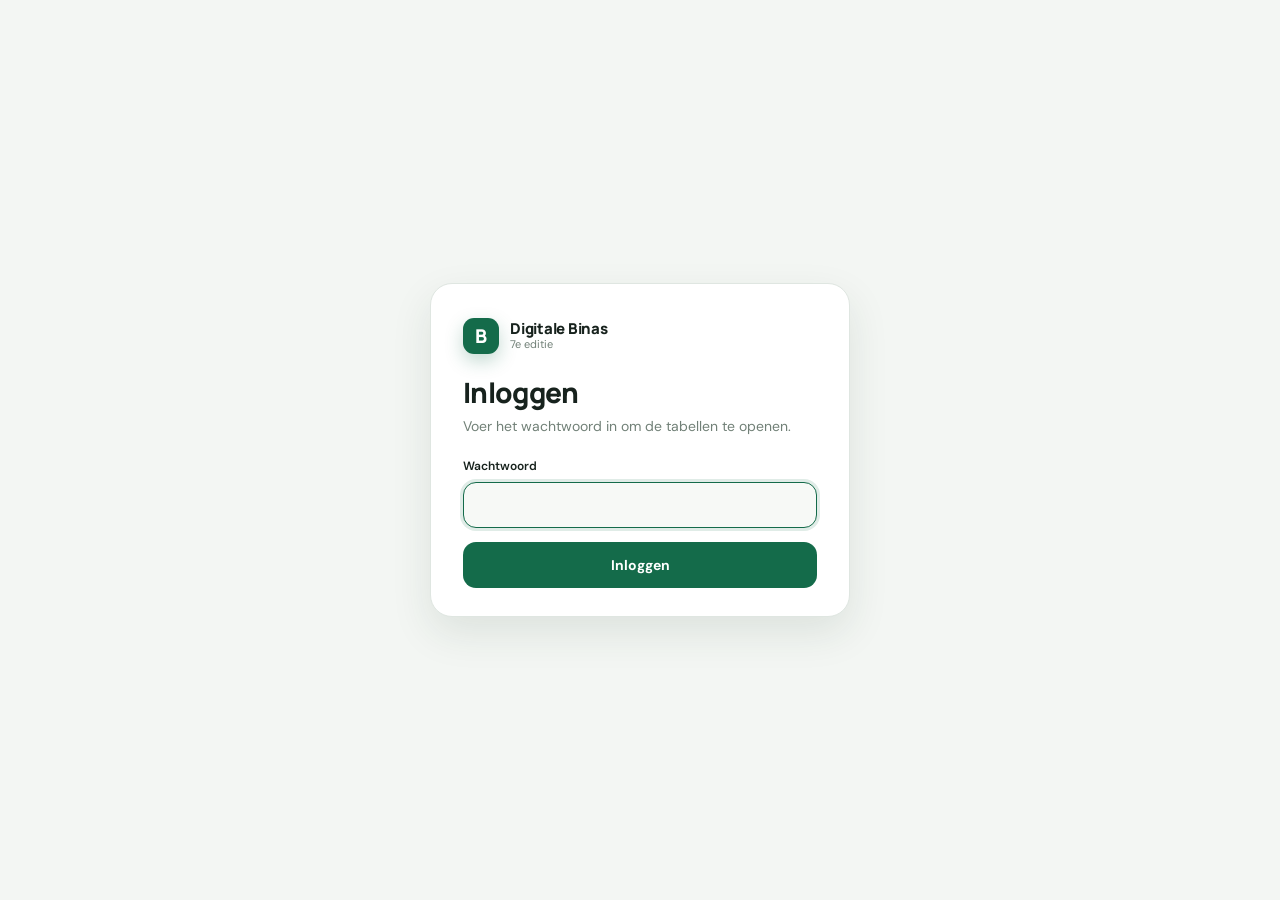
==== login.html @ 925eb30e "initial commit" ====
<!doctype html>
<html lang="nl" data-theme="light">
<head>
  <meta charset="utf-8">
  <meta name="viewport" content="width=device-width,initial-scale=1">
  <meta name="description" content="Inloggen op Digitale Binas">
  <title>Inloggen — Digitale Binas</title>
  <link rel="icon" href="favicon.svg" type="image/svg+xml">
  <style>
    @import url('https://fonts.googleapis.com/css2?family=DM+Sans:wght@400;500;600;700&family=Manrope:wght@600;700;800&display=swap');
    :root {
      --bg: #f3f6f3;
      --surface: #fff;
      --surface-2: #f7f9f6;
      --ink: #17221d;
      --muted: #718077;
      --line: #dfe6e1;
      --accent: #146b4a;
      --accent-soft: #e2f1e9;
      --shadow: 0 16px 40px rgba(27, 56, 42, .1);
      --danger: #b42318;
    }
    [data-theme="dark"] {
      --bg: #101713;
      --surface: #18211c;
      --surface-2: #1d2821;
      --ink: #edf5f0;
      --muted: #9aaba1;
      --line: #2b3931;
      --accent: #66c69b;
      --accent-soft: #213c30;
      --shadow: 0 16px 40px rgba(0, 0, 0, .32);
      --danger: #ff8d80;
    }
    * { box-sizing: border-box; }
    html, body { height: 100%; }
    body {
      margin: 0;
      background: var(--bg);
      color: var(--ink);
      font: 14px/1.45 "DM Sans", sans-serif;
      display: grid;
      place-items: center;
      padding: 24px;
    }
    .card {
      width: min(420px, 100%);
      background: var(--surface);
      border: 1px solid var(--line);
      border-radius: 22px;
      box-shadow: var(--shadow);
      padding: 34px 32px 28px;
    }
    .brand { display: flex; align-items: center; gap: 11px; margin-bottom: 22px; }
    .brand-mark {
      width: 36px; height: 36px; display: grid; place-items: center;
      border-radius: 11px; color: #fff; background: var(--accent);
      font: 800 19px Manrope, sans-serif;
      box-shadow: 0 7px 18px color-mix(in srgb, var(--accent) 25%, transparent);
    }
    .brand strong { display: block; font: 800 15px Manrope, sans-serif; letter-spacing: -.25px; }
    .brand small { display: block; color: var(--muted); font-size: 11px; margin-top: -2px; }
    h1 { font: 800 28px/1.15 Manrope, sans-serif; letter-spacing: -.7px; margin: 0 0 8px; }
    .lede { color: var(--muted); margin: 0 0 22px; }
    label { display: block; font-weight: 600; font-size: 12px; margin-bottom: 7px; }
    input {
      width: 100%; height: 46px; border: 1px solid var(--line); border-radius: 13px;
      background: var(--surface-2); color: var(--ink); padding: 0 14px; outline: 0; font: inherit;
    }
    input:focus {
      border-color: var(--accent);
      box-shadow: 0 0 0 3px color-mix(in srgb, var(--accent) 13%, transparent);
    }
    button {
      width: 100%; min-height: 46px; margin-top: 14px; border: 0; border-radius: 13px;
      background: var(--accent); color: #fff; font: 700 14px "DM Sans", sans-serif;
      cursor: pointer;
    }
    button:hover { filter: brightness(1.05); }
    button:disabled { opacity: .7; cursor: wait; }
    .error {
      min-height: 20px; margin: 12px 0 0; color: var(--danger); font-size: 13px;
    }
    .error:empty { display: none; }
  </style>
</head>
<body>
  <main class="card">
    <div class="brand">
      <span class="brand-mark">B</span>
      <span><strong>Digitale Binas</strong><small>7e editie</small></span>
    </div>
    <h1>Inloggen</h1>
    <p class="lede">Voer het wachtwoord in om de tabellen te openen.</p>
    <form id="loginForm">
      <label for="password">Wachtwoord</label>
      <input id="password" name="password" type="password" autocomplete="current-password" required autofocus>
      <button type="submit" id="loginButton">Inloggen</button>
      <p class="error" id="loginError" role="alert"></p>
    </form>
  </main>
  <script>
    document.documentElement.dataset.theme = localStorage.getItem('binas:theme') || 'light';

    fetch('/api/auth', { credentials: 'same-origin' })
      .then(function (response) { return response.json().then(function (data) { return { ok: response.ok, data: data }; }); })
      .then(function (result) {
        if (result.ok) location.replace('/');
      })
      .catch(function () {});

    document.getElementById('loginForm').addEventListener('submit', async function (event) {
      event.preventDefault();
      var button = document.getElementById('loginButton');
      var error = document.getElementById('loginError');
      var password = document.getElementById('password').value;
      button.disabled = true;
      error.textContent = '';
      try {
        var response = await fetch('/api/login', {
          method: 'POST',
          credentials: 'same-origin',
          headers: { 'Content-Type': 'application/json' },
          body: JSON.stringify({ password: password })
        });
        var data = await response.json().catch(function () { return {}; });
        if (!response.ok) {
          error.textContent = data.error || 'Onjuist wachtwoord.';
          button.disabled = false;
          document.getElementById('password').focus();
          document.getElementById('password').select();
          return;
        }
        location.replace('/');
      } catch (err) {
        error.textContent = 'Kon niet inloggen. Probeer het opnieuw.';
        button.disabled = false;
      }
    });
  </script>
</body>
</html>
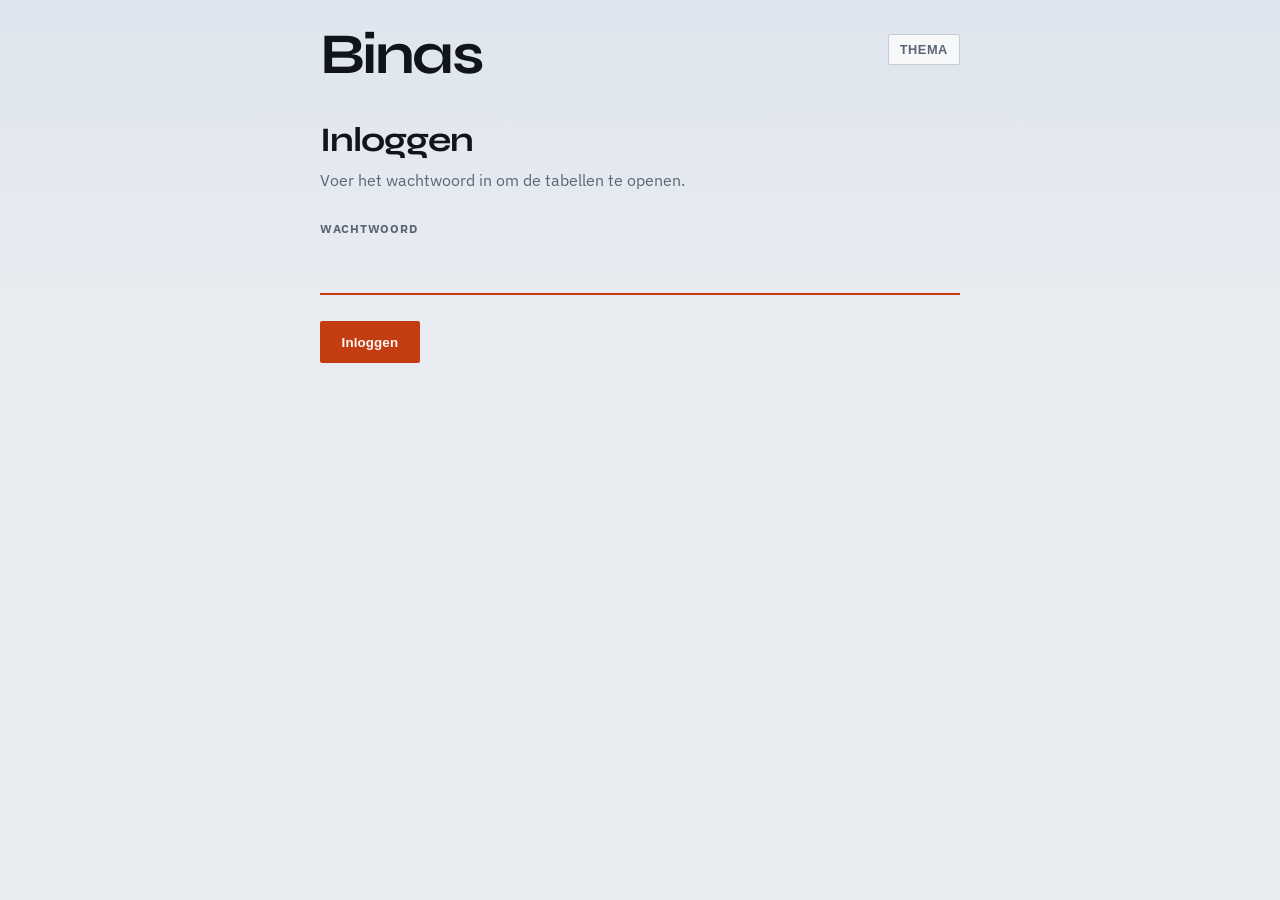
==== commit 46e79de0: "Restyle Digitale Binas to match the Cyfers visual system. Co-authored-by: Cursor <cursoragent@cursor" ====
--- a/login.html
+++ b/login.html
@@ -7,100 +7,180 @@
   <title>Inloggen — Digitale Binas</title>
   <link rel="icon" href="favicon.svg" type="image/svg+xml">
   <style>
-    @import url('https://fonts.googleapis.com/css2?family=DM+Sans:wght@400;500;600;700&family=Manrope:wght@600;700;800&display=swap');
+    @import url('https://fonts.googleapis.com/css2?family=IBM+Plex+Sans:wght@400;500;600;700&family=Syne:wght@700&display=swap');
     :root {
-      --bg: #f3f6f3;
-      --surface: #fff;
-      --surface-2: #f7f9f6;
-      --ink: #17221d;
-      --muted: #718077;
-      --line: #dfe6e1;
-      --accent: #146b4a;
-      --accent-soft: #e2f1e9;
-      --shadow: 0 16px 40px rgba(27, 56, 42, .1);
-      --danger: #b42318;
+      color-scheme: light;
+      --bg: #e8ecf1;
+      --bg-elevated: #f7f8fa;
+      --ink: #10141c;
+      --muted: #5a6578;
+      --line: #c5ccd8;
+      --accent: #c43c11;
+      --accent-soft: rgba(196, 60, 17, 0.12);
+      --accent-ink: #fff8f5;
+      --danger: #9b1c1c;
+      --header-fade: linear-gradient(180deg, #dfe5ee 0%, transparent 100%);
+      --font-body: "IBM Plex Sans", "Segoe UI", sans-serif;
+      --font-display: Syne, Georgia, serif;
     }
     [data-theme="dark"] {
-      --bg: #101713;
-      --surface: #18211c;
-      --surface-2: #1d2821;
-      --ink: #edf5f0;
-      --muted: #9aaba1;
-      --line: #2b3931;
-      --accent: #66c69b;
-      --accent-soft: #213c30;
-      --shadow: 0 16px 40px rgba(0, 0, 0, .32);
-      --danger: #ff8d80;
+      color-scheme: dark;
+      --bg: #0d1016;
+      --bg-elevated: #161b24;
+      --ink: #eef1f6;
+      --muted: #9aa5b8;
+      --line: #2a3344;
+      --accent: #ff6a35;
+      --accent-soft: rgba(255, 106, 53, 0.16);
+      --accent-ink: #140800;
+      --danger: #ff8f8f;
+      --header-fade: linear-gradient(180deg, #141925 0%, transparent 100%);
     }
     * { box-sizing: border-box; }
     html, body { height: 100%; }
     body {
       margin: 0;
-      background: var(--bg);
       color: var(--ink);
-      font: 14px/1.45 "DM Sans", sans-serif;
+      background-color: var(--bg);
+      background-image: var(--header-fade);
+      background-size: 100% 18rem;
+      background-position: top left;
+      background-repeat: no-repeat;
+      font: 1rem/1.45 var(--font-body);
       display: grid;
-      place-items: center;
-      padding: 24px;
-    }
-    .card {
-      width: min(420px, 100%);
-      background: var(--surface);
+      place-items: start center;
+      padding: 1.75rem 1rem 4rem;
+    }
+    .shell {
+      width: min(640px, 100%);
+    }
+    .bar {
+      display: flex;
+      align-items: flex-start;
+      justify-content: space-between;
+      gap: 1rem;
+      margin-bottom: 2.5rem;
+    }
+    .brand {
+      margin: 0;
+      font-family: var(--font-display);
+      font-size: clamp(2.4rem, 8vw, 3.6rem);
+      font-weight: 700;
+      letter-spacing: -0.045em;
+      line-height: 0.92;
+    }
+    .theme-toggle {
+      flex-shrink: 0;
+      margin-top: 0.35rem;
+      padding: 0.45rem 0.7rem;
       border: 1px solid var(--line);
-      border-radius: 22px;
-      box-shadow: var(--shadow);
-      padding: 34px 32px 28px;
-    }
-    .brand { display: flex; align-items: center; gap: 11px; margin-bottom: 22px; }
-    .brand-mark {
-      width: 36px; height: 36px; display: grid; place-items: center;
-      border-radius: 11px; color: #fff; background: var(--accent);
-      font: 800 19px Manrope, sans-serif;
-      box-shadow: 0 7px 18px color-mix(in srgb, var(--accent) 25%, transparent);
-    }
-    .brand strong { display: block; font: 800 15px Manrope, sans-serif; letter-spacing: -.25px; }
-    .brand small { display: block; color: var(--muted); font-size: 11px; margin-top: -2px; }
-    h1 { font: 800 28px/1.15 Manrope, sans-serif; letter-spacing: -.7px; margin: 0 0 8px; }
-    .lede { color: var(--muted); margin: 0 0 22px; }
-    label { display: block; font-weight: 600; font-size: 12px; margin-bottom: 7px; }
+      border-radius: 2px;
+      background: var(--bg-elevated);
+      color: var(--muted);
+      cursor: pointer;
+      font-size: 0.8rem;
+      font-weight: 600;
+      letter-spacing: 0.04em;
+      text-transform: uppercase;
+      transition: color 160ms ease, border-color 160ms ease;
+    }
+    .theme-toggle:hover { color: var(--ink); border-color: var(--ink); }
+    .theme-toggle:focus-visible { outline: 2px solid var(--accent); outline-offset: 2px; }
+    h1 {
+      margin: 0;
+      font-family: var(--font-display);
+      font-size: clamp(1.65rem, 4vw, 2.15rem);
+      font-weight: 700;
+      letter-spacing: -0.03em;
+      line-height: 1.1;
+    }
+    .lede {
+      margin: 0.55rem 0 0;
+      max-width: 28rem;
+      color: var(--muted);
+      font-size: 1.02rem;
+    }
+    form {
+      display: grid;
+      gap: 0.4rem;
+      margin-top: 1.75rem;
+    }
+    label {
+      font-size: 0.78rem;
+      font-weight: 700;
+      letter-spacing: 0.06em;
+      text-transform: uppercase;
+      color: var(--muted);
+    }
     input {
-      width: 100%; height: 46px; border: 1px solid var(--line); border-radius: 13px;
-      background: var(--surface-2); color: var(--ink); padding: 0 14px; outline: 0; font: inherit;
-    }
-    input:focus {
-      border-color: var(--accent);
-      box-shadow: 0 0 0 3px color-mix(in srgb, var(--accent) 13%, transparent);
-    }
-    button {
-      width: 100%; min-height: 46px; margin-top: 14px; border: 0; border-radius: 13px;
-      background: var(--accent); color: #fff; font: 700 14px "DM Sans", sans-serif;
+      width: 100%;
+      padding: 0.8rem 0.85rem;
+      border: 0;
+      border-bottom: 2px solid var(--line);
+      border-radius: 0;
+      background: transparent;
+      color: var(--ink);
+      outline: 0;
+      font: inherit;
+      transition: border-color 160ms ease;
+    }
+    input::placeholder { color: var(--muted); opacity: 0.75; }
+    input:focus { border-bottom-color: var(--accent); }
+    button.primary {
+      width: fit-content;
+      margin-top: 1.25rem;
+      padding: 0.85rem 1.35rem;
+      border: 0;
+      border-radius: 2px;
+      background: var(--accent);
+      color: var(--accent-ink);
+      font-weight: 700;
+      letter-spacing: 0.01em;
       cursor: pointer;
-    }
-    button:hover { filter: brightness(1.05); }
-    button:disabled { opacity: .7; cursor: wait; }
+      transition: transform 120ms ease, opacity 120ms ease;
+    }
+    button.primary:hover:not(:disabled) { transform: translateY(-1px); }
+    button.primary:disabled { opacity: 0.55; cursor: wait; }
+    button.primary:focus-visible { outline: 2px solid var(--accent); outline-offset: 3px; }
     .error {
-      min-height: 20px; margin: 12px 0 0; color: var(--danger); font-size: 13px;
+      margin-top: 1rem;
+      padding: 0.75rem 0;
+      border-top: 2px solid var(--danger);
+      color: var(--danger);
+      font-weight: 550;
+      min-height: 0;
     }
     .error:empty { display: none; }
   </style>
 </head>
 <body>
-  <main class="card">
-    <div class="brand">
-      <span class="brand-mark">B</span>
-      <span><strong>Digitale Binas</strong><small>7e editie</small></span>
+  <main class="shell">
+    <div class="bar">
+      <p class="brand">Binas</p>
+      <button type="button" class="theme-toggle" id="themeToggle" aria-label="Wissel thema">Thema</button>
     </div>
     <h1>Inloggen</h1>
     <p class="lede">Voer het wachtwoord in om de tabellen te openen.</p>
     <form id="loginForm">
       <label for="password">Wachtwoord</label>
       <input id="password" name="password" type="password" autocomplete="current-password" required autofocus>
-      <button type="submit" id="loginButton">Inloggen</button>
+      <button type="submit" class="primary" id="loginButton">Inloggen</button>
       <p class="error" id="loginError" role="alert"></p>
     </form>
   </main>
   <script>
-    document.documentElement.dataset.theme = localStorage.getItem('binas:theme') || 'light';
+    (function () {
+      var stored = localStorage.getItem('binas:theme') || 'light';
+      document.documentElement.dataset.theme = stored;
+      var toggle = document.getElementById('themeToggle');
+      if (toggle) {
+        toggle.addEventListener('click', function () {
+          var next = document.documentElement.dataset.theme === 'dark' ? 'light' : 'dark';
+          document.documentElement.dataset.theme = next;
+          localStorage.setItem('binas:theme', next);
+        });
+      }
+    })();
 
     fetch('/api/auth', { credentials: 'same-origin' })
       .then(function (response) { return response.json().then(function (data) { return { ok: response.ok, data: data }; }); })
